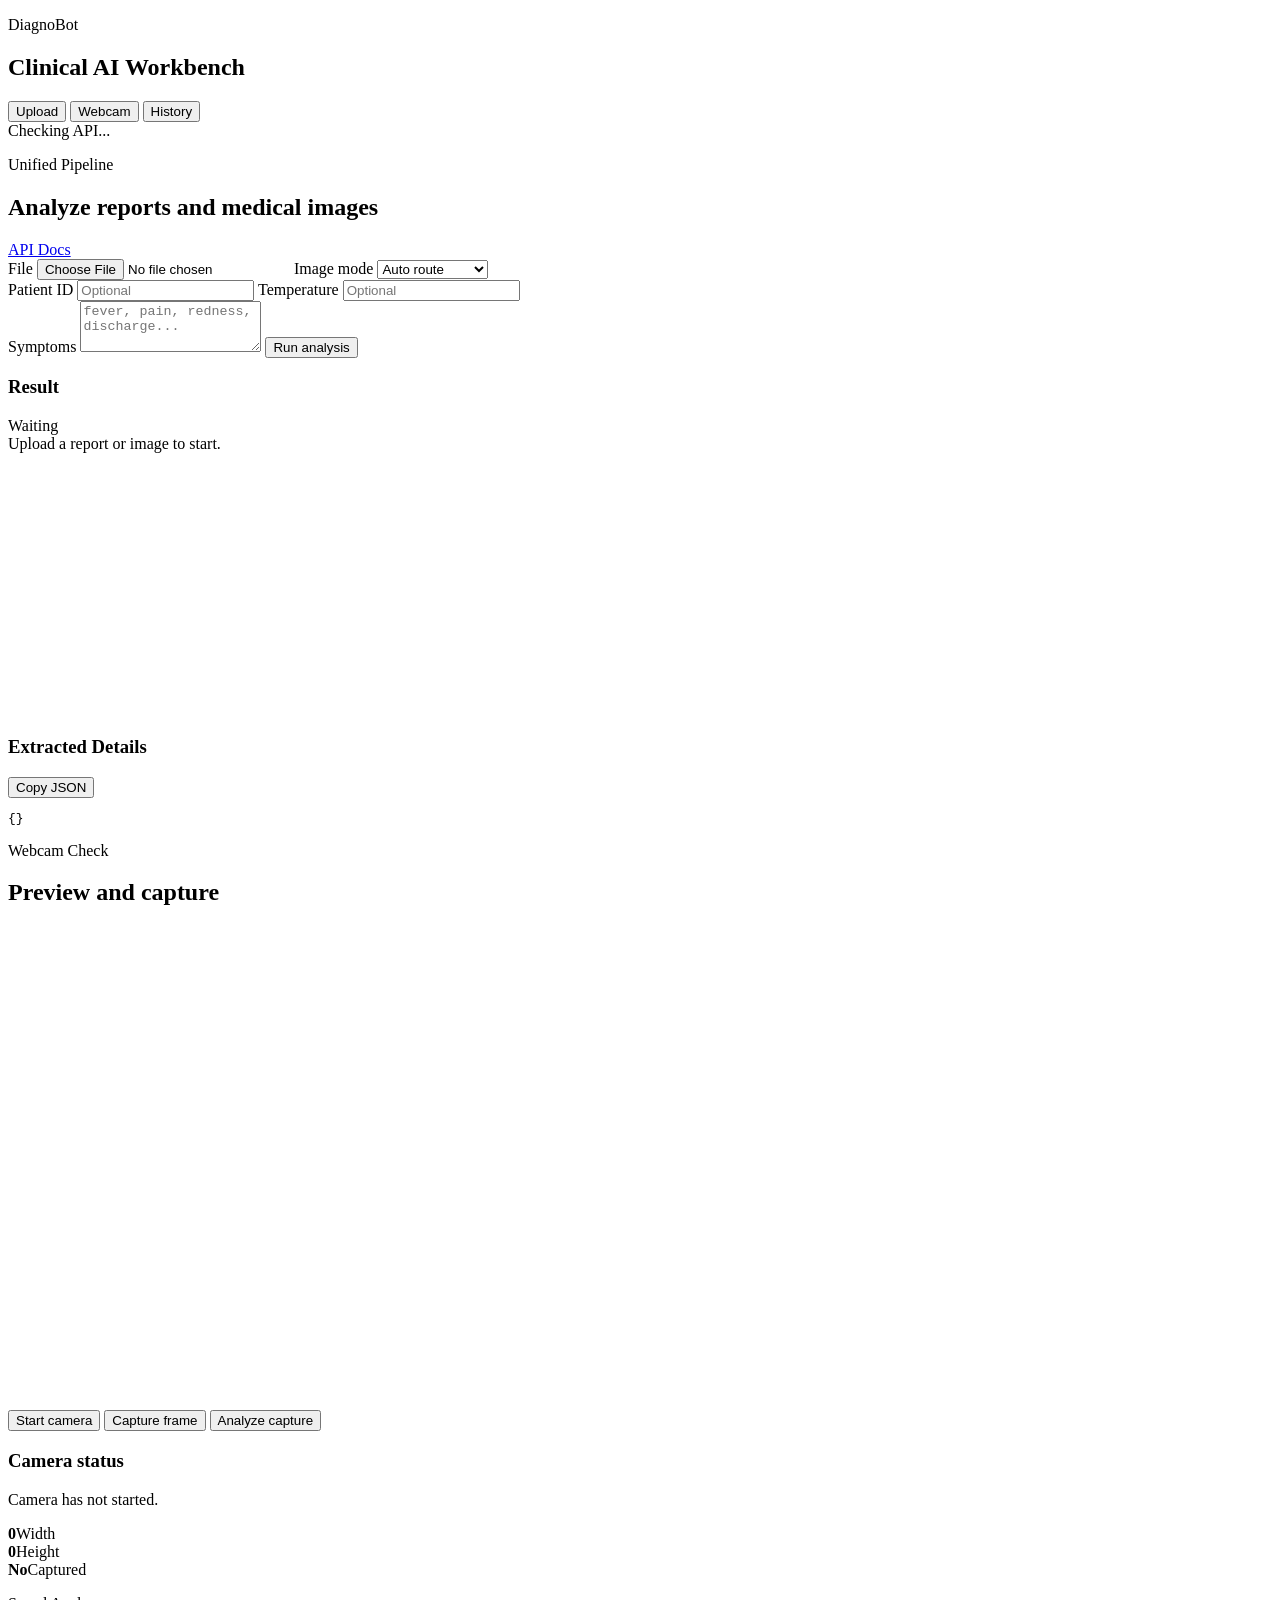
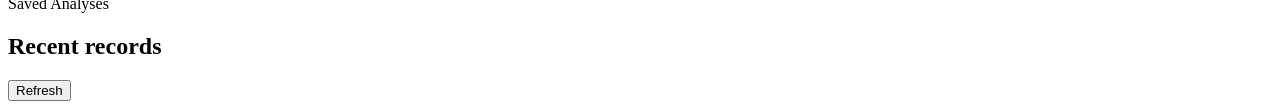
==== frontend/index.html @ 4fead16e "feat: add unified analysis dashboard" ====
<!doctype html>
<html lang="en">
  <head>
    <meta charset="utf-8" />
    <meta name="viewport" content="width=device-width, initial-scale=1" />
    <title>DiagnoBot Dashboard</title>
    <link rel="stylesheet" href="/dashboard/styles.css" />
  </head>
  <body>
    <main class="app-shell">
      <aside class="sidebar">
        <div>
          <p class="eyebrow">DiagnoBot</p>
          <h1>Clinical AI Workbench</h1>
        </div>
        <nav>
          <button class="nav-btn active" data-view="upload">Upload</button>
          <button class="nav-btn" data-view="camera">Webcam</button>
          <button class="nav-btn" data-view="history">History</button>
        </nav>
        <div class="status-pill" id="apiStatus">Checking API...</div>
      </aside>

      <section class="workspace">
        <section class="view active" id="uploadView">
          <header class="topbar">
            <div>
              <p class="eyebrow">Unified Pipeline</p>
              <h2>Analyze reports and medical images</h2>
            </div>
            <a class="docs-link" href="/docs" target="_blank" rel="noreferrer">API Docs</a>
          </header>

          <div class="tool-grid">
            <form class="panel" id="uploadForm">
              <label class="field">
                <span>File</span>
                <input id="fileInput" type="file" accept=".pdf,.txt,.csv,image/*" required />
              </label>

              <label class="field">
                <span>Image mode</span>
                <select id="analysisMode">
                  <option value="auto">Auto route</option>
                  <option value="skin">Skin/acne/rash</option>
                  <option value="wound">Wound</option>
                  <option value="eye">Eye color</option>
                  <option value="fever">Fever signs</option>
                  <option value="xray">Chest X-ray</option>
                </select>
              </label>

              <div class="split">
                <label class="field">
                  <span>Patient ID</span>
                  <input id="patientId" type="text" placeholder="Optional" />
                </label>
                <label class="field">
                  <span>Temperature</span>
                  <input id="temperature" type="number" step="0.1" placeholder="Optional" />
                </label>
              </div>

              <label class="field">
                <span>Symptoms</span>
                <textarea id="symptoms" rows="3" placeholder="fever, pain, redness, discharge..."></textarea>
              </label>

              <button class="primary" type="submit">Run analysis</button>
            </form>

            <section class="panel result-panel">
              <div class="panel-title">
                <h3>Result</h3>
                <span id="pipelineLabel">Waiting</span>
              </div>
              <div id="summaryBox" class="summary-box">Upload a report or image to start.</div>
              <canvas id="predictionChart" width="520" height="260"></canvas>
            </section>
          </div>

          <section class="panel raw-panel">
            <div class="panel-title">
              <h3>Extracted Details</h3>
              <button class="ghost" id="copyJson" type="button">Copy JSON</button>
            </div>
            <pre id="jsonOutput">{}</pre>
          </section>
        </section>

        <section class="view" id="cameraView">
          <header class="topbar">
            <div>
              <p class="eyebrow">Webcam Check</p>
              <h2>Preview and capture</h2>
            </div>
          </header>
          <div class="camera-layout">
            <section class="panel camera-panel">
              <video id="cameraPreview" autoplay muted playsinline></video>
              <canvas id="captureCanvas" width="640" height="480"></canvas>
              <div class="camera-actions">
                <button class="primary" id="startCamera" type="button">Start camera</button>
                <button class="secondary" id="captureFrame" type="button">Capture frame</button>
                <button class="secondary" id="sendCapture" type="button">Analyze capture</button>
              </div>
            </section>
            <section class="panel">
              <h3>Camera status</h3>
              <p id="cameraStatus" class="muted">Camera has not started.</p>
              <div class="mini-metrics">
                <div><strong id="frameWidth">0</strong><span>Width</span></div>
                <div><strong id="frameHeight">0</strong><span>Height</span></div>
                <div><strong id="captureState">No</strong><span>Captured</span></div>
              </div>
            </section>
          </div>
        </section>

        <section class="view" id="historyView">
          <header class="topbar">
            <div>
              <p class="eyebrow">Saved Analyses</p>
              <h2>Recent records</h2>
            </div>
            <button class="secondary" id="refreshHistory" type="button">Refresh</button>
          </header>
          <section class="panel">
            <div id="historyList" class="history-list"></div>
          </section>
        </section>
      </section>
    </main>
    <script src="/dashboard/app.js"></script>
  </body>
</html>
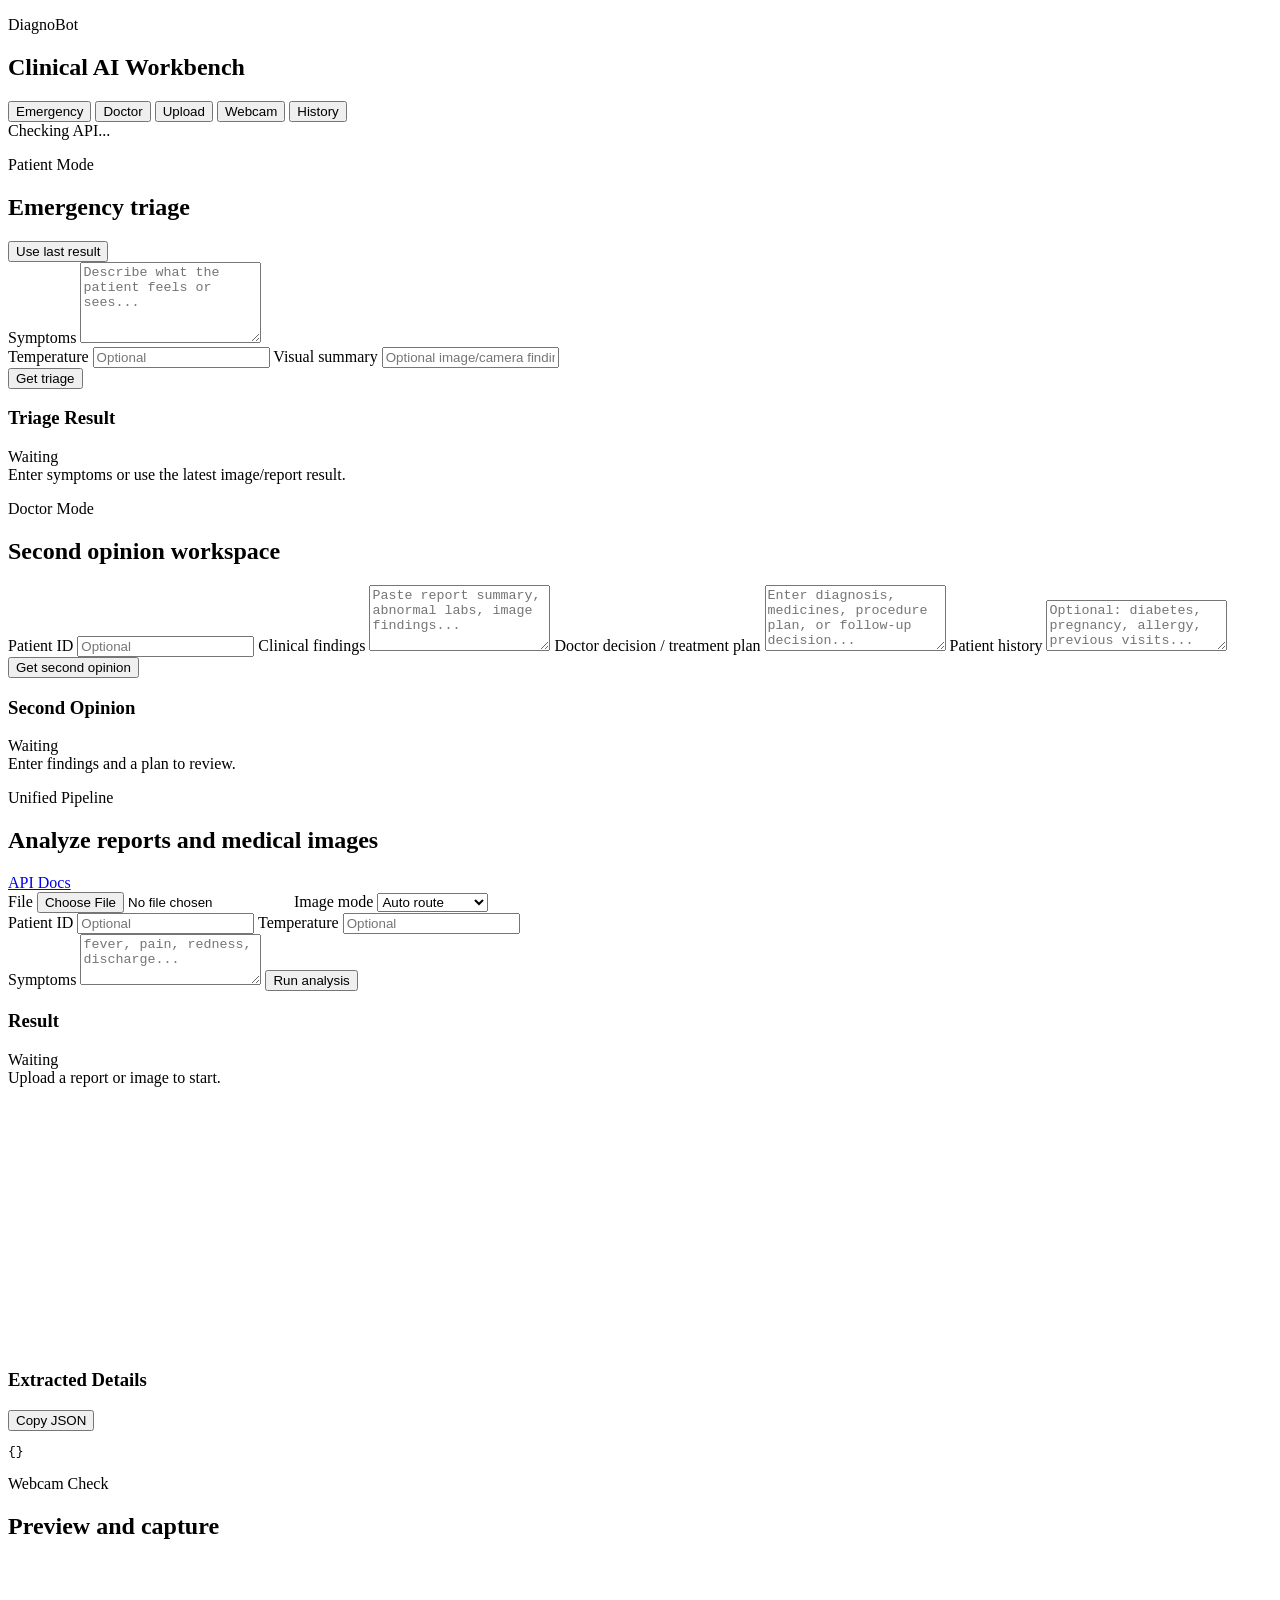
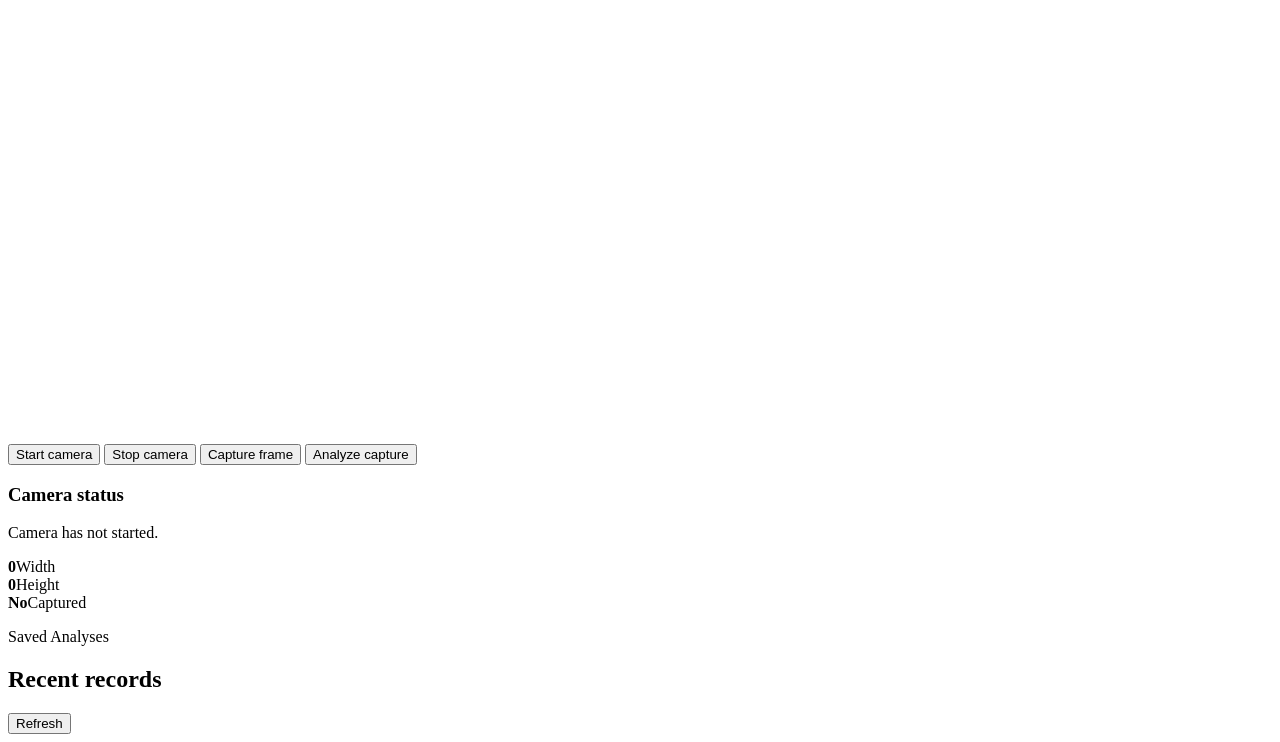
==== commit ae06d0b8: "feat: add emergency and doctor modes" ====
--- a/frontend/index.html
+++ b/frontend/index.html
@@ -14,7 +14,9 @@
           <h1>Clinical AI Workbench</h1>
         </div>
         <nav>
-          <button class="nav-btn active" data-view="upload">Upload</button>
+          <button class="nav-btn active" data-view="emergency">Emergency</button>
+          <button class="nav-btn" data-view="doctor">Doctor</button>
+          <button class="nav-btn" data-view="upload">Upload</button>
           <button class="nav-btn" data-view="camera">Webcam</button>
           <button class="nav-btn" data-view="history">History</button>
         </nav>
@@ -22,7 +24,86 @@
       </aside>
 
       <section class="workspace">
-        <section class="view active" id="uploadView">
+        <section class="view active" id="emergencyView">
+          <header class="topbar">
+            <div>
+              <p class="eyebrow">Patient Mode</p>
+              <h2>Emergency triage</h2>
+            </div>
+            <button class="secondary" id="useLastResult" type="button">Use last result</button>
+          </header>
+
+          <div class="tool-grid">
+            <form class="panel" id="triageForm">
+              <label class="field">
+                <span>Symptoms</span>
+                <textarea id="triageSymptoms" rows="5" placeholder="Describe what the patient feels or sees..."></textarea>
+              </label>
+              <div class="split">
+                <label class="field">
+                  <span>Temperature</span>
+                  <input id="triageTemperature" type="number" step="0.1" placeholder="Optional" />
+                </label>
+                <label class="field">
+                  <span>Visual summary</span>
+                  <input id="triageVisual" type="text" placeholder="Optional image/camera finding" />
+                </label>
+              </div>
+              <button class="primary" type="submit">Get triage</button>
+            </form>
+
+            <section class="panel">
+              <div class="panel-title">
+                <h3>Triage Result</h3>
+                <span id="triageUrgency">Waiting</span>
+              </div>
+              <div id="triageSummary" class="summary-box">Enter symptoms or use the latest image/report result.</div>
+              <div id="specialistCard" class="specialist-card"></div>
+            </section>
+          </div>
+        </section>
+
+        <section class="view" id="doctorView">
+          <header class="topbar">
+            <div>
+              <p class="eyebrow">Doctor Mode</p>
+              <h2>Second opinion workspace</h2>
+            </div>
+          </header>
+
+          <div class="tool-grid">
+            <form class="panel" id="doctorForm">
+              <label class="field">
+                <span>Patient ID</span>
+                <input id="doctorPatientId" type="text" placeholder="Optional" />
+              </label>
+              <label class="field">
+                <span>Clinical findings</span>
+                <textarea id="doctorFindings" rows="4" placeholder="Paste report summary, abnormal labs, image findings..."></textarea>
+              </label>
+              <label class="field">
+                <span>Doctor decision / treatment plan</span>
+                <textarea id="doctorPlan" rows="4" placeholder="Enter diagnosis, medicines, procedure plan, or follow-up decision..."></textarea>
+              </label>
+              <label class="field">
+                <span>Patient history</span>
+                <textarea id="doctorHistory" rows="3" placeholder="Optional: diabetes, pregnancy, allergy, previous visits..."></textarea>
+              </label>
+              <button class="primary" type="submit">Get second opinion</button>
+            </form>
+
+            <section class="panel">
+              <div class="panel-title">
+                <h3>Second Opinion</h3>
+                <span id="doctorStatus">Waiting</span>
+              </div>
+              <div id="doctorSummary" class="summary-box">Enter findings and a plan to review.</div>
+              <div id="doctorChecks" class="check-list"></div>
+            </section>
+          </div>
+        </section>
+
+        <section class="view" id="uploadView">
           <header class="topbar">
             <div>
               <p class="eyebrow">Unified Pipeline</p>
@@ -101,6 +182,7 @@
               <canvas id="captureCanvas" width="640" height="480"></canvas>
               <div class="camera-actions">
                 <button class="primary" id="startCamera" type="button">Start camera</button>
+                <button class="danger" id="stopCamera" type="button">Stop camera</button>
                 <button class="secondary" id="captureFrame" type="button">Capture frame</button>
                 <button class="secondary" id="sendCapture" type="button">Analyze capture</button>
               </div>
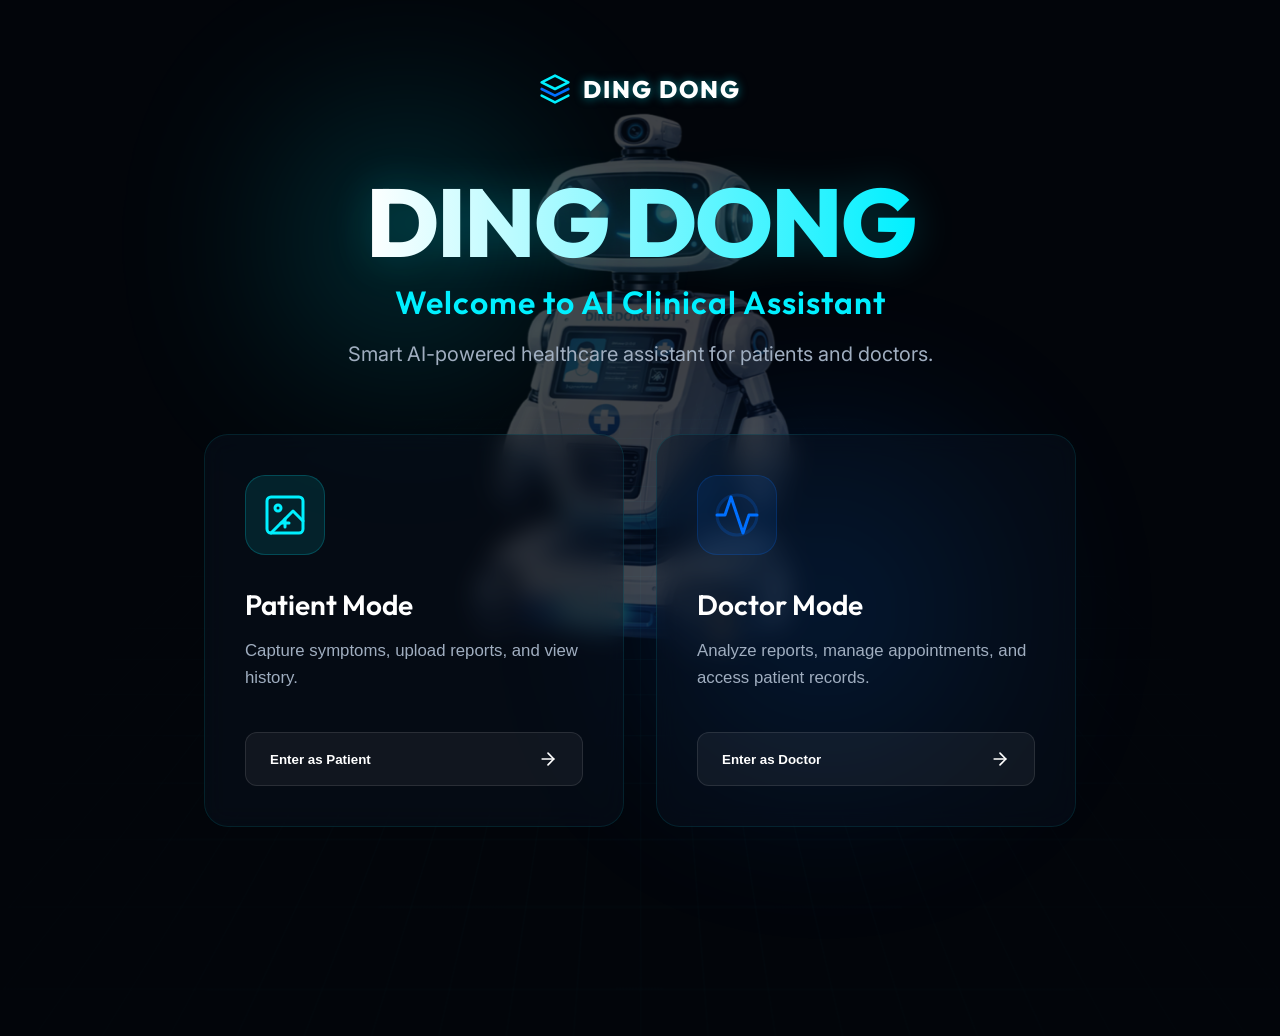
==== commit a570688d: "Polished frontend" ====
--- a/frontend/index.html
+++ b/frontend/index.html
@@ -1,218 +1,104 @@
-<!doctype html>
+<!DOCTYPE html>
 <html lang="en">
-  <head>
-    <meta charset="utf-8" />
-    <meta name="viewport" content="width=device-width, initial-scale=1" />
-    <title>DiagnoBot Dashboard</title>
-    <link rel="stylesheet" href="/dashboard/styles.css" />
-  </head>
-  <body>
-    <main class="app-shell">
-      <aside class="sidebar">
-        <div>
-          <p class="eyebrow">DiagnoBot</p>
-          <h1>Clinical AI Workbench</h1>
-        </div>
-        <nav>
-          <button class="nav-btn active" data-view="emergency">Emergency</button>
-          <button class="nav-btn" data-view="doctor">Doctor</button>
-          <button class="nav-btn" data-view="upload">Upload</button>
-          <button class="nav-btn" data-view="camera">Webcam</button>
-          <button class="nav-btn" data-view="history">History</button>
-        </nav>
-        <div class="status-pill" id="apiStatus">Checking API...</div>
-      </aside>
 
-      <section class="workspace">
-        <section class="view active" id="emergencyView">
-          <header class="topbar">
-            <div>
-              <p class="eyebrow">Patient Mode</p>
-              <h2>Emergency triage</h2>
+<head>
+    <meta charset="UTF-8">
+    <meta name="viewport" content="width=device-width, initial-scale=1.0">
+    <title>Ding Dong - AI Clinical Assistant</title>
+    <meta name="description" content="Smart AI-powered healthcare assistant for patients and doctors.">
+    <link rel="preconnect" href="https://fonts.googleapis.com">
+    <link rel="preconnect" href="https://fonts.gstatic.com" crossorigin>
+    <link
+        href="https://fonts.googleapis.com/css2?family=Inter:wght@300;400;600;800&family=Outfit:wght@400;600;800&display=swap"
+        rel="stylesheet">
+    <link rel="stylesheet" href="styles.css">
+</head>
+
+<body>
+    <!-- Background Animated Pattern -->
+    <div class="background-grid"></div>
+    <div class="glow-orb orb-1"></div>
+    <div class="glow-orb orb-2"></div>
+    <div class="robot-bg"></div>
+
+    <div class="container">
+        <!-- Logo Area -->
+        <header class="header">
+            <div class="logo">
+                <svg width="32" height="32" viewBox="0 0 24 24" fill="none" xmlns="http://www.w3.org/2000/svg">
+                    <path d="M12 2L2 7L12 12L22 7L12 2Z" stroke="#00f0ff" stroke-width="2" stroke-linecap="round"
+                        stroke-linejoin="round" />
+                    <path d="M2 17L12 22L22 17" stroke="#00f0ff" stroke-width="2" stroke-linecap="round"
+                        stroke-linejoin="round" />
+                    <path d="M2 12L12 17L22 12" stroke="#0070ff" stroke-width="2" stroke-linecap="round"
+                        stroke-linejoin="round" />
+                </svg>
+                <span>DING DONG</span>
             </div>
-            <button class="secondary" id="useLastResult" type="button">Use last result</button>
-          </header>
+        </header>
 
-          <div class="tool-grid">
-            <form class="panel" id="triageForm">
-              <label class="field">
-                <span>Symptoms</span>
-                <textarea id="triageSymptoms" rows="5" placeholder="Describe what the patient feels or sees..."></textarea>
-              </label>
-              <div class="split">
-                <label class="field">
-                  <span>Temperature</span>
-                  <input id="triageTemperature" type="number" step="0.1" placeholder="Optional" />
-                </label>
-                <label class="field">
-                  <span>Visual summary</span>
-                  <input id="triageVisual" type="text" placeholder="Optional image/camera finding" />
-                </label>
-              </div>
-              <button class="primary" type="submit">Get triage</button>
-            </form>
+        <!-- Hero Section -->
+        <main class="hero">
+            <h1 class="main-heading">DING DONG</h1>
+            <h2 class="sub-heading">Welcome to AI Clinical Assistant</h2>
+            <p class="description">Smart AI-powered healthcare assistant for patients and doctors.</p>
 
-            <section class="panel">
-              <div class="panel-title">
-                <h3>Triage Result</h3>
-                <span id="triageUrgency">Waiting</span>
-              </div>
-              <div id="triageSummary" class="summary-box">Enter symptoms or use the latest image/report result.</div>
-              <div id="specialistCard" class="specialist-card"></div>
-            </section>
-          </div>
-        </section>
+            <!-- Mode Selection Cards -->
+            <div class="cards-container">
+                <!-- Patient Mode Card -->
+                <button id="patient-card" class="mode-card group">
+                    <div class="card-glow"></div>
+                    <div class="card-content">
+                        <div class="icon-container">
+                            <svg width="48" height="48" viewBox="0 0 24 24" fill="none" stroke="currentColor"
+                                stroke-width="1.5" stroke-linecap="round" stroke-linejoin="round">
+                                <rect x="3" y="3" width="18" height="18" rx="2" ry="2" />
+                                <circle cx="8.5" cy="8.5" r="1.5" />
+                                <polyline points="21 15 16 10 5 21" />
+                                <path d="M12 14v4M10 16h4" />
+                            </svg>
+                        </div>
+                        <h3 class="card-title">Patient Mode</h3>
+                        <p class="card-desc">Capture symptoms, upload reports, and view history.</p>
+                        <div class="btn-primary">
+                            <span>Enter as Patient</span>
+                            <svg width="20" height="20" viewBox="0 0 24 24" fill="none" stroke="currentColor"
+                                stroke-width="2" stroke-linecap="round" stroke-linejoin="round">
+                                <line x1="5" y1="12" x2="19" y2="12"></line>
+                                <polyline points="12 5 19 12 12 19"></polyline>
+                            </svg>
+                        </div>
+                    </div>
+                </button>
 
-        <section class="view" id="doctorView">
-          <header class="topbar">
-            <div>
-              <p class="eyebrow">Doctor Mode</p>
-              <h2>Second opinion workspace</h2>
+                <!-- Doctor Mode Card -->
+                <button id="doctor-card" class="mode-card group">
+                    <div class="card-glow doctor-glow"></div>
+                    <div class="card-content">
+                        <div class="icon-container">
+                            <svg width="48" height="48" viewBox="0 0 24 24" fill="none" stroke="currentColor"
+                                stroke-width="1.5" stroke-linecap="round" stroke-linejoin="round">
+                                <path d="M22 12h-4l-3 9L9 3l-3 9H2" />
+                                <circle cx="12" cy="12" r="10" stroke-opacity="0.2" />
+                            </svg>
+                        </div>
+                        <h3 class="card-title">Doctor Mode</h3>
+                        <p class="card-desc">Analyze reports, manage appointments, and access patient records.</p>
+                        <div class="btn-primary">
+                            <span>Enter as Doctor</span>
+                            <svg width="20" height="20" viewBox="0 0 24 24" fill="none" stroke="currentColor"
+                                stroke-width="2" stroke-linecap="round" stroke-linejoin="round">
+                                <line x1="5" y1="12" x2="19" y2="12"></line>
+                                <polyline points="12 5 19 12 12 19"></polyline>
+                            </svg>
+                        </div>
+                    </div>
+                </button>
             </div>
-          </header>
+        </main>
+    </div>
 
-          <div class="tool-grid">
-            <form class="panel" id="doctorForm">
-              <label class="field">
-                <span>Patient ID</span>
-                <input id="doctorPatientId" type="text" placeholder="Optional" />
-              </label>
-              <label class="field">
-                <span>Clinical findings</span>
-                <textarea id="doctorFindings" rows="4" placeholder="Paste report summary, abnormal labs, image findings..."></textarea>
-              </label>
-              <label class="field">
-                <span>Doctor decision / treatment plan</span>
-                <textarea id="doctorPlan" rows="4" placeholder="Enter diagnosis, medicines, procedure plan, or follow-up decision..."></textarea>
-              </label>
-              <label class="field">
-                <span>Patient history</span>
-                <textarea id="doctorHistory" rows="3" placeholder="Optional: diabetes, pregnancy, allergy, previous visits..."></textarea>
-              </label>
-              <button class="primary" type="submit">Get second opinion</button>
-            </form>
+    <script src="script.js"></script>
+</body>
 
-            <section class="panel">
-              <div class="panel-title">
-                <h3>Second Opinion</h3>
-                <span id="doctorStatus">Waiting</span>
-              </div>
-              <div id="doctorSummary" class="summary-box">Enter findings and a plan to review.</div>
-              <div id="doctorChecks" class="check-list"></div>
-            </section>
-          </div>
-        </section>
-
-        <section class="view" id="uploadView">
-          <header class="topbar">
-            <div>
-              <p class="eyebrow">Unified Pipeline</p>
-              <h2>Analyze reports and medical images</h2>
-            </div>
-            <a class="docs-link" href="/docs" target="_blank" rel="noreferrer">API Docs</a>
-          </header>
-
-          <div class="tool-grid">
-            <form class="panel" id="uploadForm">
-              <label class="field">
-                <span>File</span>
-                <input id="fileInput" type="file" accept=".pdf,.txt,.csv,image/*" required />
-              </label>
-
-              <label class="field">
-                <span>Image mode</span>
-                <select id="analysisMode">
-                  <option value="auto">Auto route</option>
-                  <option value="skin">Skin/acne/rash</option>
-                  <option value="wound">Wound</option>
-                  <option value="eye">Eye color</option>
-                  <option value="fever">Fever signs</option>
-                  <option value="xray">Chest X-ray</option>
-                </select>
-              </label>
-
-              <div class="split">
-                <label class="field">
-                  <span>Patient ID</span>
-                  <input id="patientId" type="text" placeholder="Optional" />
-                </label>
-                <label class="field">
-                  <span>Temperature</span>
-                  <input id="temperature" type="number" step="0.1" placeholder="Optional" />
-                </label>
-              </div>
-
-              <label class="field">
-                <span>Symptoms</span>
-                <textarea id="symptoms" rows="3" placeholder="fever, pain, redness, discharge..."></textarea>
-              </label>
-
-              <button class="primary" type="submit">Run analysis</button>
-            </form>
-
-            <section class="panel result-panel">
-              <div class="panel-title">
-                <h3>Result</h3>
-                <span id="pipelineLabel">Waiting</span>
-              </div>
-              <div id="summaryBox" class="summary-box">Upload a report or image to start.</div>
-              <canvas id="predictionChart" width="520" height="260"></canvas>
-            </section>
-          </div>
-
-          <section class="panel raw-panel">
-            <div class="panel-title">
-              <h3>Extracted Details</h3>
-              <button class="ghost" id="copyJson" type="button">Copy JSON</button>
-            </div>
-            <pre id="jsonOutput">{}</pre>
-          </section>
-        </section>
-
-        <section class="view" id="cameraView">
-          <header class="topbar">
-            <div>
-              <p class="eyebrow">Webcam Check</p>
-              <h2>Preview and capture</h2>
-            </div>
-          </header>
-          <div class="camera-layout">
-            <section class="panel camera-panel">
-              <video id="cameraPreview" autoplay muted playsinline></video>
-              <canvas id="captureCanvas" width="640" height="480"></canvas>
-              <div class="camera-actions">
-                <button class="primary" id="startCamera" type="button">Start camera</button>
-                <button class="danger" id="stopCamera" type="button">Stop camera</button>
-                <button class="secondary" id="captureFrame" type="button">Capture frame</button>
-                <button class="secondary" id="sendCapture" type="button">Analyze capture</button>
-              </div>
-            </section>
-            <section class="panel">
-              <h3>Camera status</h3>
-              <p id="cameraStatus" class="muted">Camera has not started.</p>
-              <div class="mini-metrics">
-                <div><strong id="frameWidth">0</strong><span>Width</span></div>
-                <div><strong id="frameHeight">0</strong><span>Height</span></div>
-                <div><strong id="captureState">No</strong><span>Captured</span></div>
-              </div>
-            </section>
-          </div>
-        </section>
-
-        <section class="view" id="historyView">
-          <header class="topbar">
-            <div>
-              <p class="eyebrow">Saved Analyses</p>
-              <h2>Recent records</h2>
-            </div>
-            <button class="secondary" id="refreshHistory" type="button">Refresh</button>
-          </header>
-          <section class="panel">
-            <div id="historyList" class="history-list"></div>
-          </section>
-        </section>
-      </section>
-    </main>
-    <script src="/dashboard/app.js"></script>
-  </body>
-</html>
+</html>
--- a/frontend/styles.css
+++ b/frontend/styles.css
@@ -0,0 +1,364 @@
+:root {
+    --bg-dark: #050b14;
+    --bg-darker: #02050a;
+    --accent-cyan: #00f0ff;
+    --accent-blue: #0070ff;
+    --text-main: #ffffff;
+    --text-muted: #a0aec0;
+    --glass-bg: rgba(10, 20, 35, 0.4);
+    --glass-border: rgba(0, 240, 255, 0.1);
+    --card-hover-bg: rgba(15, 30, 50, 0.6);
+}
+
+* {
+    margin: 0;
+    padding: 0;
+    box-sizing: border-box;
+}
+
+body {
+    font-family: 'Inter', sans-serif;
+    background-color: var(--bg-darker);
+    color: var(--text-main);
+    min-height: 100vh;
+    overflow-x: hidden;
+    position: relative;
+    display: flex;
+    flex-direction: column;
+    align-items: center;
+    justify-content: center;
+}
+
+/* Background Effects */
+.background-grid {
+    position: absolute;
+    top: 0;
+    left: 0;
+    width: 100vw;
+    height: 100vh;
+    background-image: 
+        linear-gradient(rgba(0, 240, 255, 0.03) 1px, transparent 1px),
+        linear-gradient(90deg, rgba(0, 240, 255, 0.03) 1px, transparent 1px);
+    background-size: 40px 40px;
+    z-index: -2;
+    transform: perspective(500px) rotateX(60deg) translateY(-100px) translateZ(-200px);
+    animation: gridMove 20s linear infinite;
+    mask-image: radial-gradient(circle at center, black, transparent 80%);
+    -webkit-mask-image: radial-gradient(circle at center, black, transparent 80%);
+}
+
+@keyframes gridMove {
+    0% { transform: perspective(500px) rotateX(60deg) translateY(0) translateZ(-200px); }
+    100% { transform: perspective(500px) rotateX(60deg) translateY(40px) translateZ(-200px); }
+}
+
+.glow-orb {
+    position: absolute;
+    border-radius: 50%;
+    filter: blur(100px);
+    z-index: -1;
+    opacity: 0.4;
+    animation: pulseOrb 8s alternate infinite ease-in-out;
+}
+
+.orb-1 {
+    top: 10%;
+    left: 20%;
+    width: 300px;
+    height: 300px;
+    background: radial-gradient(circle, var(--accent-cyan), transparent 70%);
+}
+
+.orb-2 {
+    bottom: 10%;
+    right: 20%;
+    width: 400px;
+    height: 400px;
+    background: radial-gradient(circle, var(--accent-blue), transparent 70%);
+    animation-delay: -4s;
+}
+
+@keyframes pulseOrb {
+    0% { transform: scale(1) translate(0, 0); opacity: 0.3; }
+    50% { transform: scale(1.1) translate(20px, -20px); opacity: 0.5; }
+    100% { transform: scale(0.9) translate(-20px, 20px); opacity: 0.3; }
+}
+
+.robot-bg {
+    position: absolute;
+    top: 50%;
+    left: 50%;
+    transform: translate(-50%, -50%);
+    width: 100%;
+    max-width: 800px;
+    height: 100%;
+    max-height: 800px;
+    background-image: url('robot-bg.png');
+    background-size: contain;
+    background-position: center;
+    background-repeat: no-repeat;
+    opacity: 0.25;
+    z-index: -1;
+    pointer-events: none;
+    mix-blend-mode: screen;
+}
+
+/* Layout */
+.container {
+    width: 100%;
+    max-width: 1200px;
+    padding: 2rem;
+    display: flex;
+    flex-direction: column;
+    align-items: center;
+    z-index: 1;
+}
+
+/* Header */
+.header {
+    width: 100%;
+    display: flex;
+    justify-content: center;
+    padding-bottom: 4rem;
+}
+
+.logo {
+    display: flex;
+    align-items: center;
+    gap: 0.75rem;
+    font-family: 'Outfit', sans-serif;
+    font-weight: 800;
+    font-size: 1.5rem;
+    letter-spacing: 2px;
+    color: #fff;
+    text-shadow: 0 0 10px rgba(0, 240, 255, 0.5);
+}
+
+/* Hero Section */
+.hero {
+    text-align: center;
+    width: 100%;
+    display: flex;
+    flex-direction: column;
+    align-items: center;
+}
+
+.main-heading {
+    font-family: 'Outfit', sans-serif;
+    font-size: clamp(3rem, 8vw, 6rem);
+    font-weight: 800;
+    line-height: 1.1;
+    letter-spacing: -2px;
+    background: linear-gradient(to right, #fff, var(--accent-cyan));
+    -webkit-background-clip: text;
+    -webkit-text-fill-color: transparent;
+    margin-bottom: 0.5rem;
+    filter: drop-shadow(0 0 20px rgba(0, 240, 255, 0.2));
+}
+
+.sub-heading {
+    font-family: 'Outfit', sans-serif;
+    font-size: clamp(1.2rem, 3vw, 2rem);
+    font-weight: 600;
+    color: var(--accent-cyan);
+    margin-bottom: 1rem;
+    letter-spacing: 1px;
+}
+
+.description {
+    font-size: clamp(1rem, 2vw, 1.25rem);
+    color: var(--text-muted);
+    max-width: 600px;
+    margin-bottom: 4rem;
+    line-height: 1.6;
+}
+
+/* Cards Container */
+.cards-container {
+    display: flex;
+    gap: 2rem;
+    width: 100%;
+    max-width: 900px;
+    justify-content: center;
+    flex-wrap: wrap;
+}
+
+/* Cards */
+.mode-card {
+    background: var(--glass-bg);
+    border: 1px solid var(--glass-border);
+    backdrop-filter: blur(12px);
+    -webkit-backdrop-filter: blur(12px);
+    border-radius: 24px;
+    padding: 2.5rem;
+    flex: 1;
+    min-width: 300px;
+    max-width: 420px;
+    position: relative;
+    overflow: hidden;
+    cursor: pointer;
+    text-align: left;
+    transition: all 0.4s cubic-bezier(0.175, 0.885, 0.32, 1.275);
+    outline: none;
+    text-decoration: none;
+    color: inherit;
+    display: flex;
+    flex-direction: column;
+}
+
+.card-glow {
+    position: absolute;
+    top: 0;
+    left: 0;
+    width: 100%;
+    height: 100%;
+    background: radial-gradient(800px circle at var(--mouse-x, 50%) var(--mouse-y, 50%), rgba(0, 240, 255, 0.1), transparent 40%);
+    opacity: 0;
+    transition: opacity 0.3s;
+    z-index: 0;
+}
+
+.doctor-glow {
+    background: radial-gradient(800px circle at var(--mouse-x, 50%) var(--mouse-y, 50%), rgba(0, 112, 255, 0.15), transparent 40%);
+}
+
+.mode-card:hover {
+    transform: translateY(-10px) scale(1.02);
+    border-color: rgba(0, 240, 255, 0.4);
+    box-shadow: 0 20px 40px rgba(0, 0, 0, 0.4),
+                0 0 30px rgba(0, 240, 255, 0.15);
+}
+
+.mode-card:hover .card-glow {
+    opacity: 1;
+}
+
+#doctor-card:hover {
+    border-color: rgba(0, 112, 255, 0.4);
+    box-shadow: 0 20px 40px rgba(0, 0, 0, 0.4),
+                0 0 30px rgba(0, 112, 255, 0.15);
+}
+
+.card-content {
+    position: relative;
+    z-index: 1;
+    display: flex;
+    flex-direction: column;
+    height: 100%;
+}
+
+.icon-container {
+    width: 80px;
+    height: 80px;
+    border-radius: 20px;
+    background: rgba(0, 240, 255, 0.1);
+    display: flex;
+    align-items: center;
+    justify-content: center;
+    margin-bottom: 2rem;
+    color: var(--accent-cyan);
+    border: 1px solid rgba(0, 240, 255, 0.2);
+    transition: all 0.3s;
+}
+
+#doctor-card .icon-container {
+    background: rgba(0, 112, 255, 0.1);
+    color: var(--accent-blue);
+    border-color: rgba(0, 112, 255, 0.2);
+}
+
+.mode-card:hover .icon-container {
+    background: rgba(0, 240, 255, 0.2);
+    box-shadow: 0 0 20px rgba(0, 240, 255, 0.3);
+    transform: scale(1.05);
+}
+
+#doctor-card:hover .icon-container {
+    background: rgba(0, 112, 255, 0.2);
+    box-shadow: 0 0 20px rgba(0, 112, 255, 0.3);
+}
+
+.card-title {
+    font-family: 'Outfit', sans-serif;
+    font-size: 1.75rem;
+    font-weight: 600;
+    margin-bottom: 1rem;
+    color: #fff;
+}
+
+.card-desc {
+    color: var(--text-muted);
+    line-height: 1.6;
+    margin-bottom: 2.5rem;
+    font-size: 1.05rem;
+    flex-grow: 1;
+}
+
+/* Buttons */
+.btn-primary {
+    display: flex;
+    align-items: center;
+    justify-content: space-between;
+    padding: 1rem 1.5rem;
+    background: rgba(255, 255, 255, 0.05);
+    border: 1px solid rgba(255, 255, 255, 0.1);
+    border-radius: 12px;
+    color: #fff;
+    font-weight: 600;
+    transition: all 0.3s;
+    margin-top: auto;
+}
+
+.mode-card:hover .btn-primary {
+    background: var(--accent-cyan);
+    border-color: var(--accent-cyan);
+    color: var(--bg-darker);
+}
+
+#doctor-card:hover .btn-primary {
+    background: var(--accent-blue);
+    border-color: var(--accent-blue);
+}
+
+.btn-primary svg {
+    transition: transform 0.3s;
+}
+
+.mode-card:hover .btn-primary svg {
+    transform: translateX(5px);
+}
+
+/* Animations */
+@keyframes fadeInUp {
+    from {
+        opacity: 0;
+        transform: translateY(20px);
+    }
+    to {
+        opacity: 1;
+        transform: translateY(0);
+    }
+}
+
+.main-heading { animation: fadeInUp 0.8s ease-out forwards; }
+.sub-heading { animation: fadeInUp 0.8s ease-out 0.2s forwards; opacity: 0; }
+.description { animation: fadeInUp 0.8s ease-out 0.4s forwards; opacity: 0; }
+.mode-card:nth-child(1) { animation: fadeInUp 0.8s ease-out 0.6s forwards; opacity: 0; }
+.mode-card:nth-child(2) { animation: fadeInUp 0.8s ease-out 0.8s forwards; opacity: 0; }
+
+/* Responsive adjustments */
+@media (max-width: 768px) {
+    .container {
+        padding: 1.5rem;
+    }
+    
+    .cards-container {
+        flex-direction: column;
+        align-items: center;
+    }
+    
+    .mode-card {
+        width: 100%;
+        max-width: 100%;
+    }
+}
